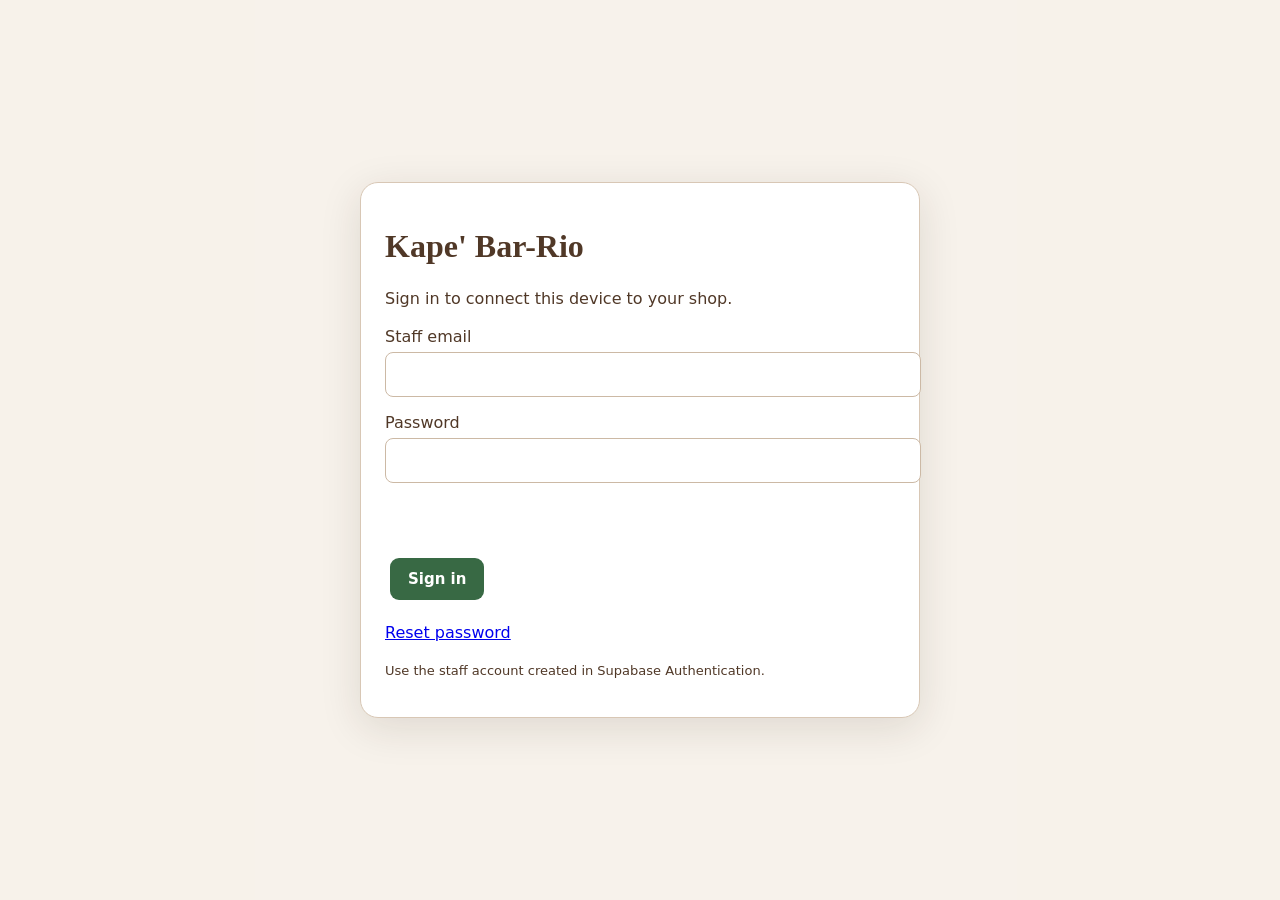
==== costing.html @ ddfcb5ac "Add files via upload" ====
<!doctype html><html lang="en"><head><meta charset="utf-8"><meta name="viewport" content="width=device-width,initial-scale=1"><meta name="theme-color" content="#153c33"><title>Kape’ Bar-Rio Costing</title><link rel="stylesheet" href="styles.css"><link rel="stylesheet" href="sync.css"></head><body data-workspace="costing"><header><strong>Kape’ Bar-Rio <small>Costing</small></strong><nav><a href="https://russelljohnramosmicumao-arch.github.io/KapeBarrioHomeScreen/" style="color:inherit;text-decoration:none;padding:10px">Home</a><button id="recipeSync" aria-label="Sync">☁</button><button id="recipeUpdate" aria-label="Update">↻</button><button id="recipeBackup" aria-label="Backup">⇩</button><button id="recipeLogout" aria-label="Sign out">×</button></nav></header><p id="recipeNote" role="status">Loading recipes…</p><nav hidden class="workspace-tabs" aria-label="Recipe app pages"><button id="recipesTab" class="selected">Recipes</button><button id="costingTab">Costing</button></nav><main id="app"></main><script src="sync-config.js"></script><script src="sync-core.js"></script><script src="app.js"></script><script src="costing.js"></script><script src="recipe-update.js"></script></body></html>
---- styles.css ----
:root{font-family:system-ui,sans-serif;color:#183e34;background:#f5f3ec}*{box-sizing:border-box}body{margin:0}header{padding:18px 24px;background:#153c33;color:white;display:flex;align-items:center;justify-content:space-between}small{display:block;font-weight:400}nav{display:flex;gap:8px}button{cursor:pointer;border:1px solid #adc3b9;border-radius:10px;background:white;color:#153c33;padding:10px 15px;font:inherit}button:disabled{opacity:.5;cursor:default}button.selected,.connected{background:#267854;color:white}main,#recipeNote{max-width:1200px;margin:20px auto;padding:0 20px}.tabs{display:flex;gap:8px;flex-wrap:wrap;margin:18px 0}.tiles{display:grid;grid-template-columns:repeat(auto-fill,minmax(215px,1fr));gap:14px}.tiles button{text-align:left;padding:24px}.panes{display:grid;grid-template-columns:1fr 1fr;gap:20px}section{background:white;border:1px solid #cfdbd1;padding:20px;border-radius:14px;margin:16px 0}h2,h3{margin-top:0}.row{display:grid;grid-template-columns:2fr .7fr .6fr;gap:8px;margin:9px 0}input,select,textarea{min-width:0;width:100%;font:inherit;border:1px solid #b7c9be;padding:9px;border-radius:7px;color:#183e34;background:white}textarea{min-height:140px}.editing-row{display:grid;grid-template-columns:2fr .7fr .6fr 1fr auto;gap:7px;margin:10px 0}.price-row{display:grid;grid-template-columns:2fr 1fr 1fr;gap:10px;margin:8px 0}.issue{color:#a02924}.subtle{color:#607369}.head{display:flex;justify-content:space-between;align-items:center;gap:12px}details{margin:16px 0}summary{cursor:pointer}@media(max-width:800px){.panes{grid-template-columns:1fr}.editing-row{grid-template-columns:2fr 1fr 1fr}.editing-row select:first-child{grid-column:1/-1}header{padding:12px}.price-row{grid-template-columns:1fr 1fr}main{padding:0 12px}}
.workspace-tabs{max-width:1200px;margin:20px auto;padding:0 20px}.costing-category{background:white;border:1px solid #cbd9ce;border-radius:12px;padding:15px 20px}.costing-category>summary{display:flex;justify-content:space-between;gap:12px;font-size:1.15rem}.costing-category>summary span{font-size:.9rem;color:#637568}.purchase-head,.purchase-row{display:grid;grid-template-columns:minmax(170px,2fr) minmax(85px,1fr) minmax(85px,.8fr) minmax(100px,1fr) minmax(140px,1.2fr);gap:12px;align-items:center}.purchase-head{margin-top:22px;font-size:.85rem;color:#62756a}.purchase-row{padding:14px 0;border-bottom:1px solid #e4eae3}.purchase-row label{margin:0}.purchase-row output{font-size:.9rem;overflow-wrap:anywhere}.mobile-label{display:none}.costing-actions{display:flex;gap:10px;margin-top:18px}@media(max-width:760px){.purchase-head{display:none}.purchase-row{grid-template-columns:repeat(3,minmax(0,1fr))}.purchase-row>strong{grid-column:1/-1}.purchase-row output{grid-column:1/-1}.mobile-label{display:block;font-size:.8rem;margin-bottom:5px}.costing-category{padding:15px}.workspace-tabs{padding:0 12px}}
.costing-savebar{position:sticky;top:0;z-index:5;background:#f5f3ec;display:flex;gap:12px;align-items:center;flex-wrap:wrap;padding:12px 0;border-bottom:1px solid #cfdbd1}.costing-savebar h2{margin:0 auto 0 0}.costing-savebar [role=status]{flex-basis:100%;font-size:.9rem}.costing-invalid{background:#fff0ed}.costing-invalid input{border-color:#b3372c}
---- sync.css ----
.cloud-status{position:fixed;bottom:6px;left:8px;z-index:100;font:700 11px system-ui;background:#e4f3de;color:#285c30;border:1px solid #b8d5af;border-radius:8px;padding:5px 9px;max-width:70vw}.cloud-status.problem{background:#fff0d8;color:#875715;border-color:#e3c790}.cloud-screen{position:fixed;inset:0;background:#f7f2ebf7;z-index:200;display:grid;place-items:center;padding:24px}.cloud-box{max-width:510px;width:100%;background:white;border:1px solid #d8c7b5;border-radius:18px;padding:24px;color:#503827;font:16px system-ui;box-shadow:0 10px 40px #30201020}.cloud-box h1,.cloud-box h2{font-family:Georgia,serif}.cloud-box p{line-height:1.5}.cloud-box button,.cloud-link{display:inline-block;background:#386944;color:white;border:0;border-radius:9px;padding:12px 18px;font:700 15px system-ui;cursor:pointer;margin:5px;text-decoration:none}.cloud-box input{width:100%;padding:12px;margin:6px 0 16px;border:1px solid #ccb9a5;border-radius:8px;font:16px system-ui}.cloud-error{color:#a12924;min-height:22px}.cloud-actions{display:flex;gap:8px;flex-wrap:wrap}
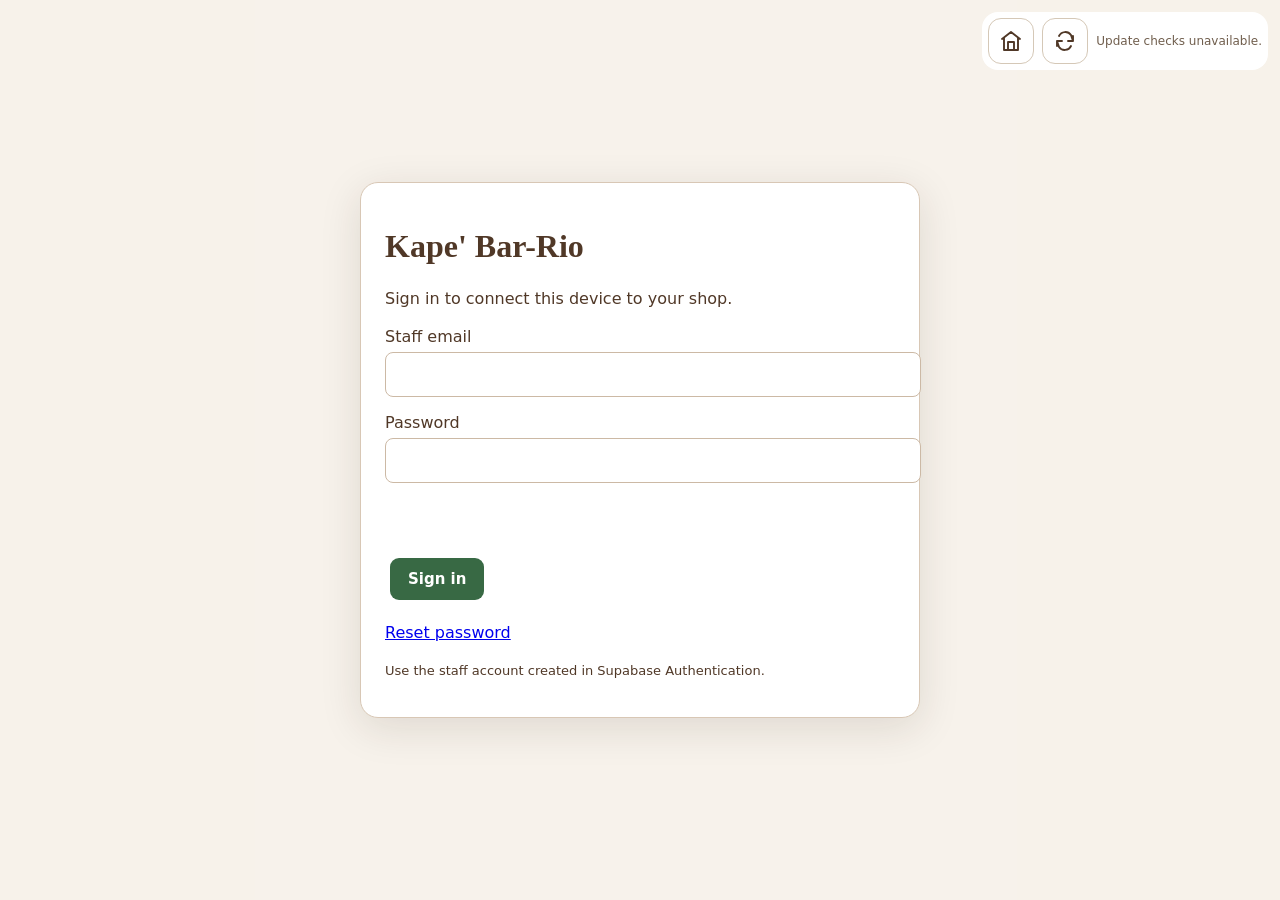
==== commit 5955c5c8: "Add files via upload" ====
--- a/costing.html
+++ b/costing.html
@@ -1 +1 @@
-<!doctype html><html lang="en"><head><meta charset="utf-8"><meta name="viewport" content="width=device-width,initial-scale=1"><meta name="theme-color" content="#153c33"><title>Kape’ Bar-Rio Costing</title><link rel="stylesheet" href="styles.css"><link rel="stylesheet" href="sync.css"></head><body data-workspace="costing"><header><strong>Kape’ Bar-Rio <small>Costing</small></strong><nav><a href="https://russelljohnramosmicumao-arch.github.io/KapeBarrioHomeScreen/" style="color:inherit;text-decoration:none;padding:10px">Home</a><button id="recipeSync" aria-label="Sync">☁</button><button id="recipeUpdate" aria-label="Update">↻</button><button id="recipeBackup" aria-label="Backup">⇩</button><button id="recipeLogout" aria-label="Sign out">×</button></nav></header><p id="recipeNote" role="status">Loading recipes…</p><nav hidden class="workspace-tabs" aria-label="Recipe app pages"><button id="recipesTab" class="selected">Recipes</button><button id="costingTab">Costing</button></nav><main id="app"></main><script src="sync-config.js"></script><script src="sync-core.js"></script><script src="app.js"></script><script src="costing.js"></script><script src="recipe-update.js"></script></body></html>
+<!doctype html><html lang="en"><head><meta charset="utf-8"><meta name="viewport" content="width=device-width,initial-scale=1"><meta name="theme-color" content="#153c33"><title>Kape’ Bar-Rio Costing</title><link rel="stylesheet" href="styles.css"><link rel="stylesheet" href="sync.css"><link rel="stylesheet" href="page-tools.css"></head><body data-update-worker="service-worker.js" data-workspace="costing"><header><strong>Kape’ Bar-Rio <small>Costing</small></strong><nav><button id="recipeSync" aria-label="Sync">☁</button><button id="recipeUpdate" aria-label="Update">↻</button><button id="recipeBackup" aria-label="Backup">⇩</button><button id="recipeLogout" aria-label="Sign out">×</button></nav></header><p id="recipeNote" role="status">Loading recipes…</p><nav hidden class="workspace-tabs" aria-label="Recipe app pages"><button id="recipesTab" class="selected">Recipes</button><button id="costingTab">Costing</button></nav><main id="app"></main><script src="sync-config.js"></script><script src="sync-core.js"></script><script src="app.js"></script><script src="costing.js"></script><script src="page-tools.js"></script></body></html>
--- a/page-tools.css
+++ b/page-tools.css
@@ -0,0 +1 @@
+.kbr-page-tools{display:flex;align-items:center;justify-content:flex-end;gap:8px;flex-wrap:wrap}.kbr-tool{position:relative;display:inline-flex!important;align-items:center;justify-content:center;width:46px;min-width:46px;height:46px;min-height:46px;padding:10px!important;background:#fff!important;color:#503827!important;border:1px solid #d5c8b7!important;border-radius:13px!important;text-decoration:none!important;cursor:pointer;font:inherit;flex-shrink:0;box-sizing:border-box}.kbr-tool svg{width:24px;height:24px}.kbr-tool:focus-visible{outline:3px solid #b87926;outline-offset:3px}.kbr-update-dot{position:absolute;right:-3px;top:-3px;width:12px;height:12px;border:2px solid white;border-radius:50%;background:#dc2626;box-shadow:0 0 0 1px #dc262620}.kbr-update-dot[hidden]{display:none!important}.kbr-update-note{font:12px system-ui;max-width:190px;color:#705e4d;line-height:1.35}.kbr-update-note:empty{display:none}.kbr-floating-tools{position:fixed;top:12px;right:12px;z-index:9998;background:#fff;padding:6px;border-radius:16px}@media(max-width:600px){.kbr-update-note{max-width:130px}header{gap:10px;flex-wrap:wrap}}
